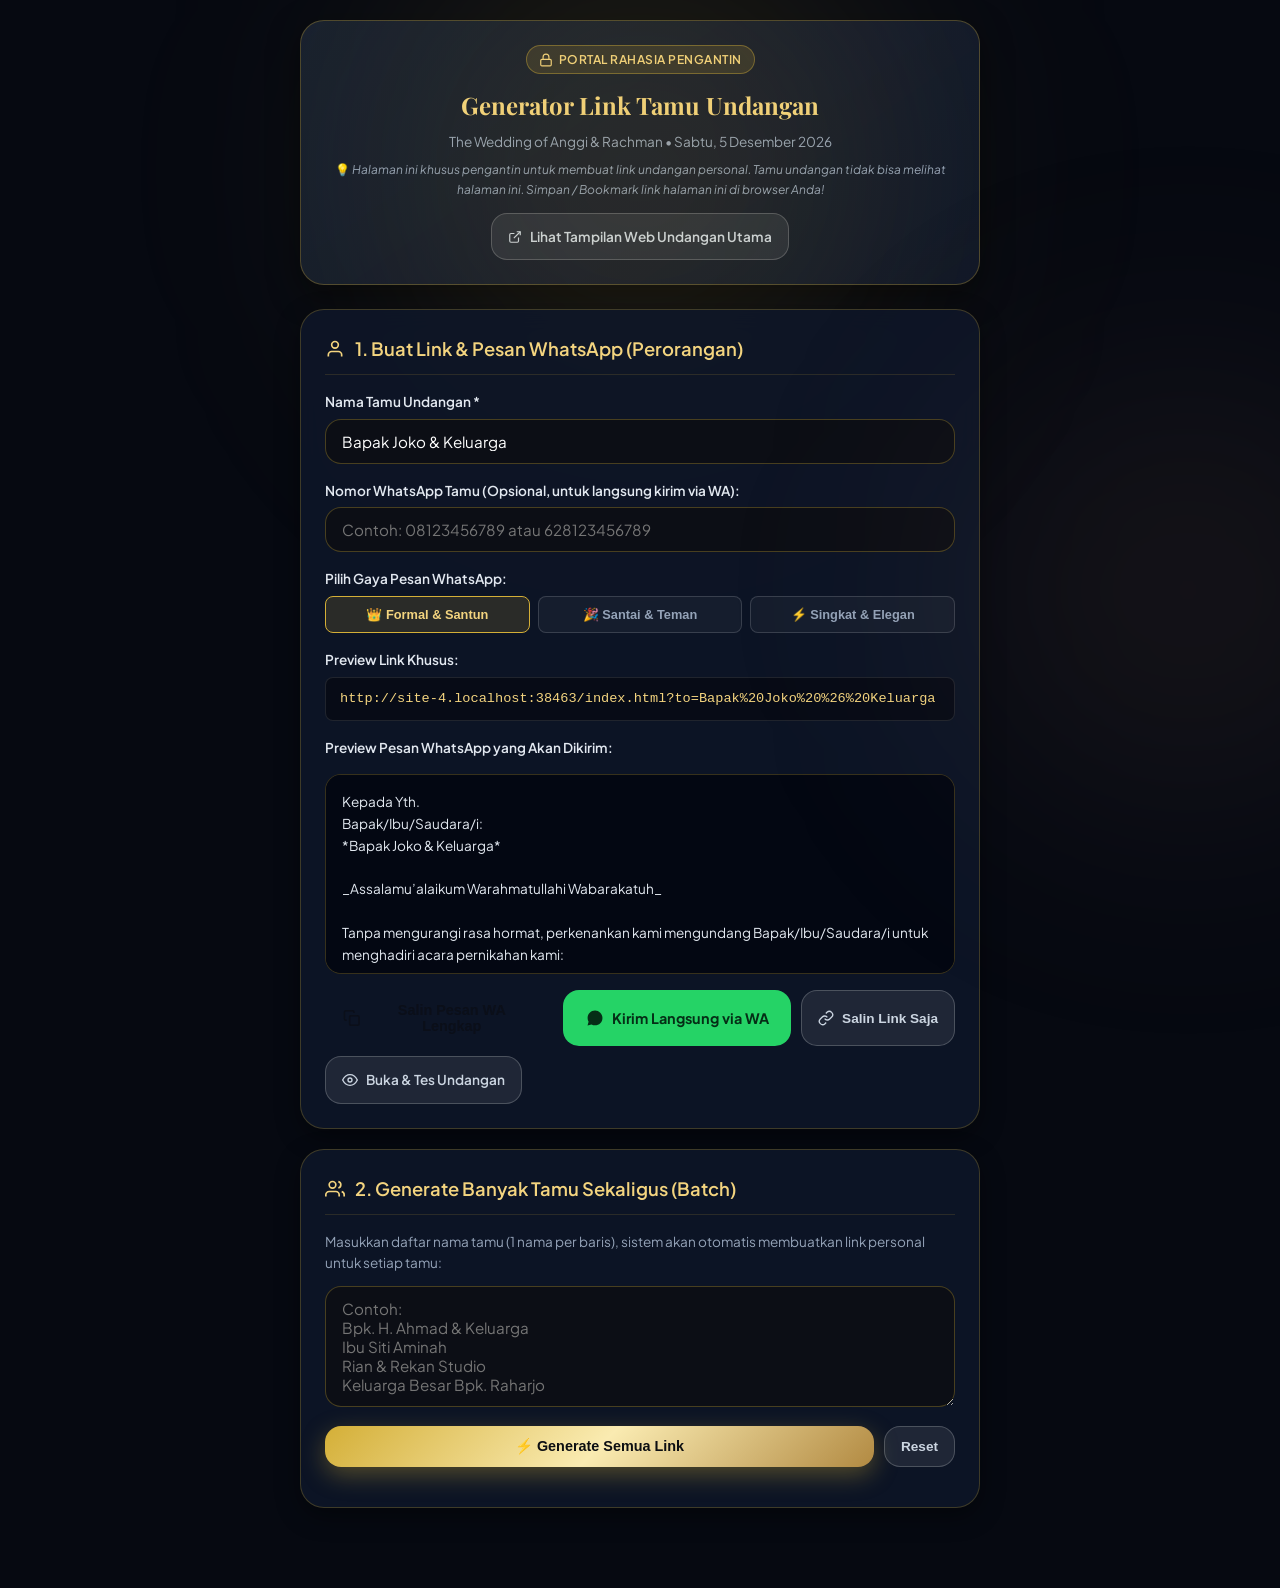
==== generator.html @ 5836b9c8 "Add files via upload" ====
<!DOCTYPE html>
<html lang="id">
<head>
  <meta charset="UTF-8">
  <meta name="viewport" content="width=device-width, initial-scale=1.0">
  <title>Portal Generator Link Undangan - Anggi & Rachman</title>
  
  <!-- Google Fonts -->
  <link rel="preconnect" href="https://fonts.googleapis.com">
  <link rel="preconnect" href="https://fonts.gstatic.com" crossorigin>
  <link href="https://fonts.googleapis.com/css2?family=Cinzel:wght@600;700&family=Playfair+Display:ital,wght@0,600;1,400&family=Plus+Jakarta+Sans:wght@400;500;600;700&display=swap" rel="stylesheet">

  <link rel="stylesheet" href="style.css">
  <style>
    body {
      background: #060911;
      padding: 20px 12px 60px;
      color: #f1f5f9;
      font-family: var(--font-sans);
    }
    .admin-container {
      max-width: 680px;
      margin: 0 auto;
    }
    .admin-header {
      text-align: center;
      margin-bottom: 24px;
      padding: 24px 20px;
      background: linear-gradient(145deg, rgba(30, 41, 59, 0.7), rgba(15, 23, 42, 0.9));
      border: 1px solid rgba(212, 175, 55, 0.3);
      border-radius: var(--radius-lg);
      box-shadow: 0 10px 30px rgba(0,0,0,0.5);
    }
    .admin-badge {
      display: inline-flex;
      align-items: center;
      gap: 6px;
      background: rgba(212, 175, 55, 0.15);
      border: 1px solid rgba(212, 175, 55, 0.4);
      color: var(--text-gold);
      padding: 4px 12px;
      border-radius: 999px;
      font-size: 0.75rem;
      font-weight: 600;
      letter-spacing: 0.5px;
      margin-bottom: 12px;
    }
    .admin-title {
      font-family: var(--font-serif);
      color: var(--text-gold);
      font-size: 1.5rem;
      margin-bottom: 6px;
    }
    .admin-subtitle {
      font-size: 0.85rem;
      color: var(--text-muted);
    }
    .card-generator {
      background: rgba(15, 23, 42, 0.85);
      backdrop-filter: blur(12px);
      border: 1px solid rgba(212, 175, 55, 0.25);
      border-radius: var(--radius-lg);
      padding: 24px;
      margin-bottom: 20px;
      box-shadow: 0 8px 24px rgba(0,0,0,0.4);
    }
    .card-title {
      display: flex;
      align-items: center;
      gap: 10px;
      color: var(--text-gold);
      font-size: 1.15rem;
      font-weight: 600;
      margin-bottom: 16px;
      padding-bottom: 10px;
      border-bottom: 1px solid rgba(212, 175, 55, 0.15);
    }
    .template-select-grid {
      display: grid;
      grid-template-columns: repeat(3, 1fr);
      gap: 8px;
      margin-bottom: 16px;
    }
    @media (max-width: 540px) {
      .template-select-grid {
        grid-template-columns: 1fr;
      }
    }
    .template-btn {
      padding: 10px;
      border: 1px solid rgba(255, 255, 255, 0.15);
      background: rgba(255, 255, 255, 0.04);
      border-radius: var(--radius-sm);
      color: #94a3b8;
      font-size: 0.8rem;
      font-weight: 600;
      cursor: pointer;
      text-align: center;
      transition: all 0.2s ease;
    }
    .template-btn.active {
      border-color: var(--primary);
      background: rgba(212, 175, 55, 0.15);
      color: var(--text-gold);
    }
    .preview-box {
      background: #030712;
      border: 1px solid rgba(212, 175, 55, 0.25);
      border-radius: var(--radius-md);
      padding: 16px;
      margin: 16px 0;
      font-size: 0.85rem;
      line-height: 1.6;
      color: #e2e8f0;
      white-space: pre-wrap;
      max-height: 200px;
      overflow-y: auto;
    }
    .btn-action-group {
      display: flex;
      flex-wrap: wrap;
      gap: 10px;
      margin-top: 16px;
    }
    .btn-wa {
      background: #25d366;
      color: #052e16;
      font-weight: 700;
      border: none;
      padding: 12px 18px;
      border-radius: var(--radius-md);
      cursor: pointer;
      display: inline-flex;
      align-items: center;
      gap: 8px;
      font-size: 0.9rem;
      text-decoration: none;
      transition: all 0.2s ease;
      flex: 1;
      justify-content: center;
      min-width: 180px;
    }
    .btn-wa:hover {
      background: #1eb857;
      transform: translateY(-2px);
    }
    .btn-copy-msg {
      background: var(--gradient-gold);
      color: #0b0f19;
      font-weight: 700;
      border: none;
      padding: 12px 18px;
      border-radius: var(--radius-md);
      cursor: pointer;
      display: inline-flex;
      align-items: center;
      gap: 8px;
      font-size: 0.9rem;
      transition: all 0.2s ease;
      flex: 1;
      justify-content: center;
      min-width: 180px;
    }
    .btn-copy-msg:hover {
      transform: translateY(-2px);
      filter: brightness(1.1);
    }
    .btn-copy-link-only {
      background: rgba(255, 255, 255, 0.08);
      color: #cbd5e1;
      border: 1px solid rgba(255, 255, 255, 0.2);
      padding: 12px 16px;
      border-radius: var(--radius-md);
      cursor: pointer;
      display: inline-flex;
      align-items: center;
      gap: 8px;
      font-size: 0.85rem;
      font-weight: 600;
      transition: all 0.2s ease;
      text-decoration: none;
    }
    .btn-copy-link-only:hover {
      background: rgba(255, 255, 255, 0.15);
      color: #fff;
    }
    .batch-item {
      display: flex;
      align-items: center;
      justify-content: space-between;
      padding: 10px 14px;
      background: rgba(255, 255, 255, 0.03);
      border: 1px solid rgba(255, 255, 255, 0.08);
      border-radius: var(--radius-sm);
      margin-bottom: 8px;
      font-size: 0.85rem;
    }
    .batch-name {
      font-weight: 600;
      color: #f8fafc;
    }
    .batch-actions {
      display: flex;
      gap: 6px;
    }
    .batch-btn {
      padding: 6px 10px;
      border-radius: 4px;
      font-size: 0.75rem;
      font-weight: 600;
      cursor: pointer;
      border: none;
      display: inline-flex;
      align-items: center;
      gap: 4px;
    }
  </style>
</head>
<body>

  <div class="admin-container">

    <!-- Header Portal -->
    <header class="admin-header">
      <div class="admin-badge">
        <svg width="14" height="14" viewBox="0 0 24 24" fill="none" stroke="currentColor" stroke-width="2"><rect x="3" y="11" width="18" height="11" rx="2" ry="2"></rect><path d="M7 11V7a5 5 0 0 1 10 0v4"></path></svg>
        PORTAL RAHASIA PENGANTIN
      </div>
      <h1 class="admin-title">Generator Link Tamu Undangan</h1>
      <p class="admin-subtitle">The Wedding of Anggi & Rachman • Sabtu, 5 Desember 2026</p>
      <div style="font-size: 0.75rem; color: #94a3b8; margin-top: 8px;">
        💡 <em>Halaman ini khusus pengantin untuk membuat link undangan personal. Tamu undangan tidak bisa melihat halaman ini. Simpan / Bookmark link halaman ini di browser Anda!</em>
      </div>
      <div style="margin-top: 14px;">
        <a href="index.html" target="_blank" class="btn-copy-link-only">
          <svg width="14" height="14" viewBox="0 0 24 24" fill="none" stroke="currentColor" stroke-width="2"><path d="M18 13v6a2 2 0 0 1-2 2H5a2 2 0 0 1-2-2V8a2 2 0 0 1 2-2h6"></path><polyline points="15 3 21 3 21 9"></polyline><line x1="10" y1="14" x2="21" y2="3"></line></svg>
          Lihat Tampilan Web Undangan Utama
        </a>
      </div>
    </header>

    <!-- Generator 1: Perorangan (Satuan) -->
    <div class="card-generator">
      <h2 class="card-title">
        <svg width="20" height="20" viewBox="0 0 24 24" fill="none" stroke="currentColor" stroke-width="2"><path d="M20 21v-2a4 4 0 0 0-4-4H8a4 4 0 0 0-4 4v2"></path><circle cx="12" cy="7" r="4"></circle></svg>
        1. Buat Link & Pesan WhatsApp (Perorangan)
      </h2>

      <div class="form-group">
        <label class="form-label" for="guestName">Nama Tamu Undangan *</label>
        <input type="text" id="guestName" class="form-control" placeholder="Contoh: Bpk. Joko & Keluarga / Dr. Hendra / Sahabat SMA" value="Bapak Joko & Keluarga">
      </div>

      <div class="form-group">
        <label class="form-label" for="guestPhone">Nomor WhatsApp Tamu (Opsional, untuk langsung kirim via WA):</label>
        <input type="tel" id="guestPhone" class="form-control" placeholder="Contoh: 08123456789 atau 628123456789">
      </div>

      <div class="form-group">
        <label class="form-label">Pilih Gaya Pesan WhatsApp:</label>
        <div class="template-select-grid">
          <button type="button" class="template-btn active" data-tmpl="formal" onclick="switchTemplate('formal')">
            👑 Formal & Santun
          </button>
          <button type="button" class="template-btn" data-tmpl="santai" onclick="switchTemplate('santai')">
            🎉 Santai & Teman
          </button>
          <button type="button" class="template-btn" data-tmpl="singkat" onclick="switchTemplate('singkat')">
            ⚡ Singkat & Elegan
          </button>
        </div>
      </div>

      <div class="form-group">
        <label class="form-label">Preview Link Khusus:</label>
        <div style="background: rgba(0,0,0,0.4); padding: 10px 14px; border-radius: var(--radius-sm); border: 1px solid rgba(255,255,255,0.1); font-family: monospace; font-size: 0.85rem; color: var(--text-gold); word-break: break-all;" id="linkPreview">
          https://domain.com/?to=Bapak+Joko+%26+Keluarga
        </div>
      </div>

      <div class="form-group">
        <label class="form-label">Preview Pesan WhatsApp yang Akan Dikirim:</label>
        <div class="preview-box" id="msgPreview"></div>
      </div>

      <div class="btn-action-group">
        <button type="button" class="btn-copy-msg" id="btnCopyMsg" onclick="copyFullMessage()">
          <svg width="18" height="18" viewBox="0 0 24 24" fill="none" stroke="currentColor" stroke-width="2"><rect x="9" y="9" width="13" height="13" rx="2" ry="2"></rect><path d="M5 15H4a2 2 0 0 1-2-2V4a2 2 0 0 1 2-2h9a2 2 0 0 1 2 2v1"></path></svg>
          Salin Pesan WA Lengkap
        </button>

        <a href="#" target="_blank" class="btn-wa" id="btnSendWa" onclick="openWhatsApp(event)">
          <svg width="18" height="18" viewBox="0 0 24 24" fill="currentColor"><path d="M12.04 2c-5.46 0-9.91 4.45-9.91 9.91 0 1.75.46 3.45 1.32 4.95L2.05 22l5.25-1.38c1.45.79 3.08 1.21 4.74 1.21 5.46 0 9.91-4.45 9.91-9.91 0-2.65-1.03-5.14-2.9-7.01A9.816 9.816 0 0 0 12.04 2z"/></svg>
          Kirim Langsung via WA
        </a>

        <button type="button" class="btn-copy-link-only" onclick="copyLinkOnly()">
          <svg width="16" height="16" viewBox="0 0 24 24" fill="none" stroke="currentColor" stroke-width="2"><path d="M10 13a5 5 0 0 0 7.54.54l3-3a5 5 0 0 0-7.07-7.07l-1.72 1.71"></path><path d="M14 11a5 5 0 0 0-7.54-.54l-3 3a5 5 0 0 0 7.07 7.07l1.71-1.71"></path></svg>
          Salin Link Saja
        </button>

        <a href="#" target="_blank" class="btn-copy-link-only" id="btnTestInvite">
          <svg width="16" height="16" viewBox="0 0 24 24" fill="none" stroke="currentColor" stroke-width="2"><path d="M1 12s4-8 11-8 11 8 11 8-4 8-11 8-11-8-11-8z"></path><circle cx="12" cy="12" r="3"></circle></svg>
          Buka & Tes Undangan
        </a>
      </div>
    </div>

    <!-- Generator 2: Sekaligus Banyak (Batch Mode) -->
    <div class="card-generator">
      <h2 class="card-title">
        <svg width="20" height="20" viewBox="0 0 24 24" fill="none" stroke="currentColor" stroke-width="2"><path d="M17 21v-2a4 4 0 0 0-4-4H5a4 4 0 0 0-4 4v2"></path><circle cx="9" cy="7" r="4"></circle><path d="M23 21v-2a4 4 0 0 0-3-3.87"></path><path d="M16 3.13a4 4 0 0 1 0 7.75"></path></svg>
        2. Generate Banyak Tamu Sekaligus (Batch)
      </h2>
      <p style="font-size: 0.85rem; color: var(--text-muted); margin-bottom: 12px;">
        Masukkan daftar nama tamu (1 nama per baris), sistem akan otomatis membuatkan link personal untuk setiap tamu:
      </p>

      <textarea id="batchInput" class="form-control" rows="5" placeholder="Contoh:&#10;Bpk. H. Ahmad & Keluarga&#10;Ibu Siti Aminah&#10;Rian & Rekan Studio&#10;Keluarga Besar Bpk. Raharjo"></textarea>

      <div style="margin-top: 12px; display: flex; gap: 10px;">
        <button type="button" class="btn-submit" onclick="generateBatch()" style="margin: 0; padding: 10px 18px; font-size: 0.9rem;">
          ⚡ Generate Semua Link
        </button>
        <button type="button" class="btn-copy-link-only" onclick="clearBatch()">
          Reset
        </button>
      </div>

      <div id="batchResults" style="margin-top: 16px;"></div>
    </div>

  </div>

  <!-- Toast Notification -->
  <div class="toast-container" id="toastBox">Notifikasi</div>

  <script>
    let activeTemplate = "formal";

    const TEMPLATES = {
      formal: (name, link) => 
`Kepada Yth.
Bapak/Ibu/Saudara/i:
*${name}*

_Assalamu’alaikum Warahmatullahi Wabarakatuh_

Tanpa mengurangi rasa hormat, perkenankan kami mengundang Bapak/Ibu/Saudara/i untuk menghadiri acara pernikahan kami:

*Anggi Nuraini, S.Pd*
&
*Syaiful Rachman*

Yang insya Allah akan diselenggarakan pada:
🗓 *Sabtu, 5 Desember 2026*
📍 *Citeureup, Bogor*

Untuk informasi detail mengenai rangkaian acara, peta lokasi, serta konfirmasi kehadiran (RSVP), mohon berkenan membuka tautan undangan digital kami berikut ini:
👉 ${link}

Merupakan suatu kehormatan dan kebahagiaan bagi kami apabila Bapak/Ibu/Saudara/i berkenan hadir dan memberikan doa restu kepada kami berdua.

Mohon maaf perihal undangan hanya dibagikan melalui pesan digital ini.

Terima kasih.
_Wassalamu’alaikum Warahmatullahi Wabarakatuh_

Kami yang berbahagia,
*Anggi & Rachman*`,

      santai: (name, link) =>
`Halo *${name}*! 👋

Semoga sehat dan bahagia selalu ya.

Kabar bahagia untuk kita semua! Kami mengundang kamu untuk hadir di hari istimewa pernikahan kami:

💍 *The Wedding of Anggi & Rachman*
🗓 Sabtu, 5 Desember 2026
📍 Citeureup, Bogor

Info lengkap mengenai waktu, lokasi, dan RSVP bisa kamu cek langsung di link undangan berikut ya:
👉 ${link}

Kehadiran dan doa restumu adalah kado terindah bagi kami. Ditunggu kedatangannya ya! ✨

Salam hangat,
*Anggi & Rachman*`,

      singkat: (name, link) =>
`Undangan Pernikahan Online

Kepada Yth. *${name}*

Kami bermaksud mengundang Bapak/Ibu/Saudara/i pada hari pernikahan kami:
*Anggi & Rachman*
Sabtu, 5 Desember 2026 • Citeureup, Bogor

Tautan Undangan & Konfirmasi Kehadiran:
👉 ${link}

Terima kasih atas doa restunya.
Kami yang berbahagia,
*Anggi & Rachman*`
    };

    function getBaseUrl() {
      const loc = window.location;
      let path = loc.pathname;
      if (path.endsWith("generator.html")) {
        path = path.replace(/generator\.html$/, "index.html");
      } else if (!path.endsWith("index.html")) {
        path = path.replace(/\/$/, "") + "/index.html";
      }
      return `${loc.origin}${path}`;
    }

    function updatePreview() {
      const name = document.getElementById("guestName").value.trim() || "Tamu Undangan";
      const baseUrl = getBaseUrl();
      const encodedName = encodeURIComponent(name);
      const fullUrl = `${baseUrl}?to=${encodedName}`;

      document.getElementById("linkPreview").textContent = fullUrl;
      document.getElementById("btnTestInvite").href = fullUrl;

      const templateFunc = TEMPLATES[activeTemplate] || TEMPLATES.formal;
      const message = templateFunc(name, fullUrl);
      document.getElementById("msgPreview").textContent = message;
    }

    function switchTemplate(tmplKey) {
      activeTemplate = tmplKey;
      document.querySelectorAll(".template-btn").forEach(btn => {
        if (btn.dataset.tmpl === tmplKey) {
          btn.classList.add("active");
        } else {
          btn.classList.remove("active");
        }
      });
      updatePreview();
    }

    function copyFullMessage() {
      const msg = document.getElementById("msgPreview").textContent;
      copyToClipboard(msg);
      showToast("✨ Pesan WhatsApp lengkap berhasil disalin! Silakan paste ke chat WhatsApp.");
    }

    function copyLinkOnly() {
      const link = document.getElementById("linkPreview").textContent;
      copyToClipboard(link);
      showToast("🔗 Link undangan berhasil disalin!");
    }

    function openWhatsApp(e) {
      e.preventDefault();
      const phoneInput = document.getElementById("guestPhone").value.trim().replace(/[^0-9]/g, "");
      const msg = document.getElementById("msgPreview").textContent;
      
      let waUrl = "";
      if (phoneInput) {
        let cleanPhone = phoneInput;
        if (cleanPhone.startsWith("0")) {
          cleanPhone = "62" + cleanPhone.substring(1);
        }
        waUrl = `https://api.whatsapp.com/send?phone=${cleanPhone}&text=${encodeURIComponent(msg)}`;
      } else {
        waUrl = `https://api.whatsapp.com/send?text=${encodeURIComponent(msg)}`;
      }

      window.open(waUrl, "_blank");
    }

    function generateBatch() {
      const text = document.getElementById("batchInput").value.trim();
      const resultsContainer = document.getElementById("batchResults");
      if (!text) {
        showToast("Masukkan setidaknya 1 nama tamu!");
        return;
      }

      const names = text.split("\n").map(n => n.trim()).filter(n => n.length > 0);
      const baseUrl = getBaseUrl();
      let html = `<div style="margin-bottom: 8px; font-weight: 600; color: var(--text-gold); font-size: 0.9rem;">Hasil Generate (${names.length} Tamu):</div>`;

      names.forEach((name, idx) => {
        const link = `${baseUrl}?to=${encodeURIComponent(name)}`;
        html += `
          <div class="batch-item">
            <div style="overflow: hidden; text-overflow: ellipsis; white-space: nowrap; max-width: 60%;">
              <div class="batch-name">${name}</div>
              <div style="font-size: 0.75rem; color: #94a3b8; overflow: hidden; text-overflow: ellipsis;">${link}</div>
            </div>
            <div class="batch-actions">
              <button class="batch-btn" style="background: var(--gradient-gold); color: #000;" onclick="copyBatchMsg('${encodeURIComponent(name)}', '${encodeURIComponent(link)}')">
                Salin Pesan
              </button>
              <button class="batch-btn" style="background: #25d366; color: #000;" onclick="sendBatchWa('${encodeURIComponent(name)}', '${encodeURIComponent(link)}')">
                Kirim WA
              </button>
            </div>
          </div>
        `;
      });

      resultsContainer.innerHTML = html;
      showToast(`Berhasil generate ${names.length} link tamu!`);
    }

    function copyBatchMsg(encodedName, encodedLink) {
      const name = decodeURIComponent(encodedName);
      const link = decodeURIComponent(encodedLink);
      const msg = TEMPLATES[activeTemplate](name, link);
      copyToClipboard(msg);
      showToast(`Pesan untuk "${name}" disalin!`);
    }

    function sendBatchWa(encodedName, encodedLink) {
      const name = decodeURIComponent(encodedName);
      const link = decodeURIComponent(encodedLink);
      const msg = TEMPLATES[activeTemplate](name, link);
      const waUrl = `https://api.whatsapp.com/send?text=${encodeURIComponent(msg)}`;
      window.open(waUrl, "_blank");
    }

    function clearBatch() {
      document.getElementById("batchInput").value = "";
      document.getElementById("batchResults").innerHTML = "";
    }

    function copyToClipboard(text) {
      if (navigator.clipboard && window.isSecureContext) {
        navigator.clipboard.writeText(text);
      } else {
        const textArea = document.createElement("textarea");
        textArea.value = text;
        textArea.style.position = "fixed";
        textArea.style.left = "-999999px";
        document.body.appendChild(textArea);
        textArea.focus();
        textArea.select();
        try { document.execCommand('copy'); } catch (err) {}
        textArea.remove();
      }
    }

    function showToast(message) {
      const toast = document.getElementById("toastBox");
      if (!toast) return;
      toast.textContent = message;
      toast.classList.add("show");
      setTimeout(() => {
        toast.classList.remove("show");
      }, 3500);
    }

    document.getElementById("guestName").addEventListener("input", updatePreview);
    window.addEventListener("DOMContentLoaded", updatePreview);
  </script>
</body>
</html>
---- style.css ----
/* ==========================================================================
   STYLE: UNDANGAN PERNIKAHAN DIGITAL LUXURY DARK FLORAL & GOLD
   Didedikasikan untuk: Anggi Nuraini S.Pd & Syaiful Rachman (A & R)
   Designed for Mobile-First & Responsive Desktop
   ========================================================================== */

:root {
  --primary: #d4af37;
  --primary-light: #fcedb3;
  --primary-dark: #8c6e32;
  --primary-gradient: linear-gradient(135deg, #d4af37 0%, #faebb1 50%, #b28a42 100%);
  --rose-accent: #c49a88;
  --rose-gradient: linear-gradient(135deg, #a87968 0%, #c49a88 50%, #7d5040 100%);
  --gold-glow: 0 0 25px rgba(212, 175, 55, 0.35);
  --dark-glow: 0 15px 40px rgba(0, 0, 0, 0.6);
  
  --bg-main: #0c0e12;
  --bg-card: rgba(18, 20, 26, 0.85);
  --bg-glass: rgba(255, 255, 255, 0.04);
  --border-glass: rgba(212, 175, 55, 0.28);
  --border-subtle: rgba(255, 255, 255, 0.08);
  
  --text-main: #f8fafc;
  --text-muted: #94a3b8;
  --text-gold: #f3d47f;
  --text-rose: #dfb2a1;
  
  --font-serif: 'Playfair Display', Georgia, serif;
  --font-accent: 'Cinzel', serif;
  --font-script: 'Great Vibes', cursive, 'Brush Script MT';
  --font-sans: 'Plus Jakarta Sans', system-ui, -apple-system, sans-serif;
  
  --radius-sm: 8px;
  --radius-md: 16px;
  --radius-lg: 24px;
  --radius-full: 9999px;
  
  --transition: all 0.35s cubic-bezier(0.16, 1, 0.3, 1);
}

* {
  margin: 0;
  padding: 0;
  box-sizing: border-box;
}

html {
  scroll-behavior: smooth;
  font-family: var(--font-sans);
  background-color: var(--bg-main);
  color: var(--text-main);
}

body {
  overflow-x: hidden;
  line-height: 1.6;
  position: relative;
  background: radial-gradient(circle at 50% 0%, #1e222d 0%, #0c0e12 55%, #050608 100%);
  min-height: 100vh;
}

/* ==========================================================================
   3D THREE.JS CANVAS BACKGROUND
   ========================================================================== */
#canvas3d {
  position: fixed;
  top: 0;
  left: 0;
  width: 100vw;
  height: 100vh;
  z-index: 0;
  pointer-events: none;
  display: block;
}

/* Ambient Background Blur Glows */
body::before, body::after {
  content: '';
  position: fixed;
  border-radius: 50%;
  filter: blur(130px);
  pointer-events: none;
  z-index: 0;
}

body::before {
  top: -10%;
  left: 50%;
  transform: translateX(-50%);
  width: 520px;
  height: 520px;
  background: rgba(212, 175, 55, 0.12);
}

body::after {
  bottom: 10%;
  right: -10%;
  width: 440px;
  height: 440px;
  background: rgba(168, 121, 104, 0.10);
}

/* Container */
.container {
  width: 100%;
  max-width: 540px;
  margin: 0 auto;
  position: relative;
  z-index: 1;
  padding: 0 20px;
}

/* ==========================================================================
   COVER / ENVELOPE MODAL OVERLAY
   ========================================================================== */
.cover-overlay {
  position: fixed;
  top: 0;
  left: 0;
  width: 100vw;
  height: 100vh;
  z-index: 9999;
  background: radial-gradient(circle at center, #1a1e27 0%, #0c0e12 85%);
  display: flex;
  align-items: center;
  justify-content: center;
  transition: transform 1s cubic-bezier(0.77, 0, 0.175, 1), opacity 0.8s ease;
  overflow: hidden;
}

.cover-overlay.opened {
  transform: translateY(-100%);
  opacity: 0;
  pointer-events: none;
}

.cover-card {
  width: 90%;
  max-width: 440px;
  background: var(--bg-card);
  border: 1px solid var(--border-glass);
  backdrop-filter: blur(22px);
  border-radius: var(--radius-lg);
  padding: 42px 24px;
  text-align: center;
  box-shadow: 0 25px 60px rgba(0, 0, 0, 0.7), var(--gold-glow);
  position: relative;
  animation: coverPulse 6s ease-in-out infinite alternate;
}

@keyframes coverPulse {
  0% { transform: scale(1); box-shadow: 0 20px 50px rgba(0, 0, 0, 0.6), var(--gold-glow); }
  100% { transform: scale(1.015); box-shadow: 0 25px 60px rgba(0, 0, 0, 0.7), 0 0 35px rgba(212, 175, 55, 0.5); }
}

.cover-monogram {
  font-family: var(--font-serif);
  font-size: 2.8rem;
  font-weight: 700;
  letter-spacing: 4px;
  background: var(--primary-gradient);
  -webkit-background-clip: text;
  -webkit-text-fill-color: transparent;
  line-height: 1.1;
  margin-bottom: 12px;
}

.cover-subtitle {
  font-family: var(--font-accent);
  letter-spacing: 4px;
  font-size: 0.82rem;
  color: var(--text-gold);
  text-transform: uppercase;
  margin-bottom: 6px;
}

.cover-title {
  font-family: var(--font-serif);
  font-size: 2.2rem;
  font-weight: 700;
  color: #ffffff;
  margin-bottom: 6px;
  line-height: 1.2;
}

.cover-date {
  font-size: 0.95rem;
  color: var(--text-muted);
  letter-spacing: 2px;
  margin-bottom: 20px;
}

.guest-box {
  background: var(--bg-glass);
  border: 1px solid rgba(212, 175, 55, 0.25);
  border-radius: var(--radius-md);
  padding: 16px;
  margin: 18px 0 26px;
}

.guest-to {
  font-size: 0.8rem;
  color: var(--text-muted);
  text-transform: uppercase;
  letter-spacing: 2px;
  margin-bottom: 4px;
}

.guest-name {
  font-family: var(--font-serif);
  font-size: 1.45rem;
  color: #ffffff;
  font-weight: 600;
}

.btn-open {
  display: inline-flex;
  align-items: center;
  justify-content: center;
  gap: 10px;
  background: var(--primary-gradient);
  color: #0c0e12;
  font-weight: 700;
  font-size: 1rem;
  padding: 14px 34px;
  border-radius: var(--radius-full);
  border: none;
  cursor: pointer;
  box-shadow: 0 8px 25px rgba(212, 175, 55, 0.4);
  transition: var(--transition);
}

.btn-open:hover {
  transform: translateY(-3px) scale(1.03);
  box-shadow: 0 12px 32px rgba(212, 175, 55, 0.6);
}

/* ==========================================================================
   FLOATING MUSIC PLAYER
   ========================================================================== */
.music-toggle {
  position: fixed;
  bottom: 24px;
  right: 24px;
  width: 52px;
  height: 52px;
  border-radius: 50%;
  background: var(--bg-card);
  border: 2px solid var(--primary);
  color: var(--text-gold);
  display: flex;
  align-items: center;
  justify-content: center;
  cursor: pointer;
  z-index: 1000;
  box-shadow: 0 8px 25px rgba(0, 0, 0, 0.5), var(--gold-glow);
  transition: var(--transition);
}

.music-toggle.playing {
  animation: spinVinyl 5s linear infinite;
}

@keyframes spinVinyl {
  100% { transform: rotate(360deg); }
}

/* ==========================================================================
   HERO SECTION
   ========================================================================== */
.hero-section {
  text-align: center;
  padding: 55px 0 35px;
}

.hero-subtitle {
  font-family: var(--font-accent);
  letter-spacing: 4px;
  font-size: 0.8rem;
  color: var(--text-gold);
  text-transform: uppercase;
}

.hero-couple {
  font-family: var(--font-serif);
  font-size: 2.7rem;
  font-weight: 700;
  margin: 10px 0 4px;
  background: var(--primary-gradient);
  -webkit-background-clip: text;
  -webkit-text-fill-color: transparent;
  line-height: 1.2;
}

.hero-date {
  font-size: 0.95rem;
  color: var(--text-muted);
  letter-spacing: 2px;
}

.divider-ornament {
  display: flex;
  align-items: center;
  justify-content: center;
  gap: 15px;
  margin: 22px 0;
}

.divider-ornament span {
  width: 55px;
  height: 1px;
  background: linear-gradient(90deg, transparent, var(--primary), transparent);
}

.divider-ornament svg {
  color: var(--primary);
  width: 18px;
  height: 18px;
}

/* Glass Card */
.glass-card {
  background: var(--bg-card);
  border: 1px solid var(--border-glass);
  backdrop-filter: blur(18px);
  border-radius: var(--radius-lg);
  padding: 32px 24px;
  margin-bottom: 28px;
  box-shadow: var(--dark-glow);
}

/* Section Title */
.section-title {
  font-family: var(--font-serif);
  font-size: 1.85rem;
  text-align: center;
  margin-bottom: 6px;
  background: var(--primary-gradient);
  -webkit-background-clip: text;
  -webkit-text-fill-color: transparent;
}

.section-desc {
  text-align: center;
  color: var(--text-muted);
  font-size: 0.88rem;
  margin-bottom: 22px;
  line-height: 1.5;
}

/* ==========================================================================
   MEMPELAI SECTION
   ========================================================================== */
.couple-card {
  text-align: center;
  margin-bottom: 22px;
}

.couple-photo-wrapper {
  width: 145px;
  height: 145px;
  margin: 0 auto 16px;
  border-radius: 50%;
  padding: 4px;
  background: var(--primary-gradient);
  box-shadow: var(--gold-glow);
  position: relative;
}

.couple-photo {
  width: 100%;
  height: 100%;
  border-radius: 50%;
  object-fit: cover;
  background: #1e222d;
  display: block;
}

.couple-name {
  font-family: var(--font-serif);
  font-size: 1.7rem;
  color: #ffffff;
  margin-bottom: 4px;
}

.couple-bio {
  color: var(--text-muted);
  font-size: 0.88rem;
  line-height: 1.5;
  margin-bottom: 8px;
}

.couple-parents {
  font-size: 0.85rem;
  color: var(--text-gold);
}

.couple-ampersand {
  font-family: var(--font-serif);
  font-size: 2.2rem;
  color: var(--primary);
  text-align: center;
  margin: 12px 0;
}

/* ==========================================================================
   COUNTDOWN TIMER
   ========================================================================== */
.countdown-box {
  display: grid;
  grid-template-columns: repeat(4, 1fr);
  gap: 10px;
  margin: 22px 0;
}

.countdown-item {
  background: var(--bg-glass);
  border: 1px solid rgba(212, 175, 55, 0.25);
  border-radius: var(--radius-md);
  padding: 12px 6px;
  text-align: center;
}

.countdown-number {
  font-family: var(--font-serif);
  font-size: 1.65rem;
  font-weight: 700;
  color: var(--text-gold);
  line-height: 1;
}

.countdown-label {
  font-size: 0.72rem;
  color: var(--text-muted);
  text-transform: uppercase;
  letter-spacing: 1px;
  margin-top: 6px;
}

/* ==========================================================================
   ACARA / EVENT SECTION
   ========================================================================== */
.event-item {
  border-left: 2px solid var(--primary);
  padding-left: 20px;
  margin-bottom: 24px;
  position: relative;
}

.event-item::before {
  content: '';
  position: absolute;
  left: -7px;
  top: 0;
  width: 12px;
  height: 12px;
  border-radius: 50%;
  background: var(--primary);
  box-shadow: 0 0 10px var(--primary);
}

.event-title {
  font-family: var(--font-serif);
  font-size: 1.35rem;
  color: #ffffff;
  margin-bottom: 6px;
}

.event-detail {
  font-size: 0.9rem;
  color: var(--text-muted);
  display: flex;
  align-items: center;
  gap: 8px;
  margin-bottom: 6px;
}

.event-location {
  font-size: 0.92rem;
  color: #e2e8f0;
  margin-top: 8px;
  line-height: 1.5;
}

.btn-secondary {
  display: inline-flex;
  align-items: center;
  justify-content: center;
  gap: 8px;
  width: 100%;
  background: var(--bg-glass);
  border: 1px solid var(--border-glass);
  color: var(--text-gold);
  padding: 12px 20px;
  border-radius: var(--radius-md);
  text-decoration: none;
  font-size: 0.9rem;
  font-weight: 600;
  margin-top: 14px;
  cursor: pointer;
  transition: var(--transition);
}

.btn-secondary:hover {
  background: rgba(212, 175, 55, 0.15);
  border-color: var(--primary);
  transform: translateY(-2px);
}

/* ==========================================================================
   DENAH LOKASI & RUTE
   ========================================================================== */
.map-preview-wrapper {
  border-radius: var(--radius-md);
  overflow: hidden;
  border: 1px solid var(--border-glass);
  background: #11141c;
  margin-bottom: 14px;
  cursor: pointer;
  position: relative;
}

.map-preview-img {
  width: 100%;
  height: auto;
  display: block;
  transition: transform 0.4s ease;
}

.map-preview-wrapper:hover .map-preview-img {
  transform: scale(1.02);
}

.map-badge-hint {
  position: absolute;
  bottom: 12px;
  right: 12px;
  background: rgba(12, 14, 18, 0.85);
  border: 1px solid var(--border-glass);
  color: var(--text-gold);
  font-size: 0.75rem;
  padding: 4px 10px;
  border-radius: var(--radius-full);
}

/* ==========================================================================
   PHOTO GALLERY
   ========================================================================== */
.gallery-grid {
  display: grid;
  grid-template-columns: repeat(2, 1fr);
  gap: 12px;
}

.gallery-item {
  border-radius: var(--radius-md);
  overflow: hidden;
  border: 1px solid var(--border-subtle);
  aspect-ratio: 3 / 4;
  cursor: pointer;
  position: relative;
}

.gallery-img {
  width: 100%;
  height: 100%;
  object-fit: cover;
  transition: transform 0.4s ease;
}

.gallery-item:hover .gallery-img {
  transform: scale(1.06);
}

/* ==========================================================================
   TURUT MENGUNDANG
   ========================================================================== */
.invited-group {
  margin-bottom: 20px;
}

.invited-header {
  font-family: var(--font-accent);
  font-size: 0.88rem;
  color: var(--text-gold);
  letter-spacing: 1.5px;
  text-transform: uppercase;
  margin-bottom: 10px;
  display: flex;
  align-items: center;
  gap: 8px;
}

.invited-list {
  list-style: none;
  display: flex;
  flex-direction: column;
  gap: 6px;
}

.invited-list li {
  font-size: 0.85rem;
  color: #cbd5e1;
  background: var(--bg-glass);
  border: 1px solid rgba(255, 255, 255, 0.05);
  padding: 6px 14px;
  border-radius: var(--radius-sm);
}

/* ==========================================================================
   AMPLOP DIGITAL & GIFT
   ========================================================================== */
.bank-card {
  background: linear-gradient(135deg, rgba(28, 32, 42, 0.9), rgba(16, 18, 24, 0.9));
  border: 1px solid var(--border-glass);
  border-radius: var(--radius-md);
  padding: 20px;
  margin-bottom: 16px;
  position: relative;
  overflow: hidden;
}

.bank-logo {
  font-weight: 800;
  font-size: 1.15rem;
  letter-spacing: 2px;
  color: var(--text-gold);
  margin-bottom: 10px;
}

.bank-number {
  font-family: monospace;
  font-size: 1.25rem;
  color: #ffffff;
  letter-spacing: 2px;
  margin-bottom: 4px;
}

.bank-holder {
  font-size: 0.85rem;
  color: var(--text-muted);
  margin-bottom: 14px;
}

.btn-copy {
  display: inline-flex;
  align-items: center;
  gap: 6px;
  background: var(--primary-gradient);
  color: #0c0e12;
  border: none;
  padding: 8px 18px;
  border-radius: var(--radius-full);
  font-weight: 600;
  font-size: 0.85rem;
  cursor: pointer;
  transition: var(--transition);
}

.btn-copy:hover {
  transform: scale(1.04);
}

/* ==========================================================================
   FORM RSVP & BUKU TAMU
   ========================================================================== */
.form-group {
  margin-bottom: 16px;
}

.form-label {
  display: block;
  font-size: 0.85rem;
  font-weight: 600;
  color: #e2e8f0;
  margin-bottom: 6px;
}

.form-control {
  width: 100%;
  background: rgba(12, 14, 18, 0.75);
  border: 1px solid rgba(212, 175, 55, 0.3);
  border-radius: var(--radius-md);
  padding: 12px 16px;
  color: #ffffff;
  font-family: var(--font-sans);
  font-size: 0.95rem;
  outline: none;
  transition: var(--transition);
}

.form-control:focus {
  border-color: var(--primary);
  box-shadow: 0 0 15px rgba(212, 175, 55, 0.25);
  background: rgba(12, 14, 18, 0.9);
}

select.form-control option {
  background: #11141c;
  color: #ffffff;
}

textarea.form-control {
  resize: vertical;
  min-height: 90px;
}

.btn-submit {
  width: 100%;
  background: var(--primary-gradient);
  color: #0c0e12;
  border: none;
  padding: 14px 24px;
  border-radius: var(--radius-md);
  font-weight: 700;
  font-size: 1rem;
  cursor: pointer;
  display: flex;
  align-items: center;
  justify-content: center;
  gap: 10px;
  box-shadow: 0 8px 25px rgba(212, 175, 55, 0.35);
  transition: var(--transition);
}

.btn-submit:hover:not(:disabled) {
  transform: translateY(-2px);
  box-shadow: 0 12px 30px rgba(212, 175, 55, 0.5);
}

.btn-submit:disabled {
  opacity: 0.6;
  cursor: not-allowed;
}

/* ==========================================================================
   FEED UCAPAN & DOA (DATABASE SPREADSHEET LIVE FEED)
   ========================================================================== */
.wishes-list {
  max-height: 480px;
  overflow-y: auto;
  padding-right: 6px;
  margin-top: 18px;
}

.wishes-list::-webkit-scrollbar {
  width: 4px;
}

.wishes-list::-webkit-scrollbar-thumb {
  background: var(--primary-dark);
  border-radius: 4px;
}

.wish-item {
  background: var(--bg-glass);
  border: 1px solid rgba(255, 255, 255, 0.08);
  border-radius: var(--radius-md);
  padding: 16px;
  margin-bottom: 12px;
  animation: fadeIn 0.4s ease;
}

@keyframes fadeIn {
  from { opacity: 0; transform: translateY(8px); }
  to { opacity: 1; transform: translateY(0); }
}

.wish-header {
  display: flex;
  align-items: center;
  justify-content: space-between;
  margin-bottom: 6px;
}

.wish-user {
  display: flex;
  align-items: center;
  gap: 10px;
}

.wish-avatar {
  width: 36px;
  height: 36px;
  border-radius: 50%;
  background: var(--primary-gradient);
  color: #0c0e12;
  font-weight: 700;
  display: flex;
  align-items: center;
  justify-content: center;
  font-size: 0.9rem;
}

.wish-name {
  font-weight: 600;
  color: #ffffff;
  font-size: 0.92rem;
}

.wish-time {
  font-size: 0.74rem;
  color: var(--text-muted);
}

.wish-badge {
  display: inline-block;
  padding: 2px 10px;
  border-radius: var(--radius-full);
  font-size: 0.72rem;
  font-weight: 600;
}

.badge-hadir {
  background: rgba(34, 197, 94, 0.15);
  color: #4ade80;
  border: 1px solid rgba(34, 197, 94, 0.3);
}

.badge-tidak {
  background: rgba(239, 68, 68, 0.15);
  color: #f87171;
  border: 1px solid rgba(239, 68, 68, 0.3);
}

.badge-ragu {
  background: rgba(234, 179, 8, 0.15);
  color: #fde047;
  border: 1px solid rgba(234, 179, 8, 0.3);
}

.wish-message {
  font-size: 0.9rem;
  color: #cbd5e1;
  line-height: 1.5;
  margin-top: 6px;
  word-break: break-word;
}

/* ==========================================================================
   TOOL PEMBUAT LINK WHATSAPP
   ========================================================================== */
.tool-box {
  background: rgba(16, 18, 24, 0.8);
  border: 1px dashed var(--primary);
  border-radius: var(--radius-md);
  padding: 16px;
  margin-top: 24px;
}

.tool-title {
  font-size: 0.88rem;
  font-weight: 700;
  color: var(--text-gold);
  margin-bottom: 6px;
  display: flex;
  align-items: center;
  gap: 6px;
}

/* Lightbox Modal */
.lightbox-modal {
  position: fixed;
  top: 0;
  left: 0;
  width: 100vw;
  height: 100vh;
  background: rgba(5, 6, 8, 0.92);
  backdrop-filter: blur(12px);
  z-index: 100000;
  display: flex;
  align-items: center;
  justify-content: center;
  opacity: 0;
  pointer-events: none;
  transition: opacity 0.35s ease;
  padding: 20px;
}

.lightbox-modal.show {
  opacity: 1;
  pointer-events: auto;
}

.lightbox-img {
  max-width: 95%;
  max-height: 85vh;
  border-radius: var(--radius-md);
  border: 1px solid var(--border-glass);
  box-shadow: 0 20px 60px rgba(0, 0, 0, 0.8);
}

.lightbox-close {
  position: absolute;
  top: 24px;
  right: 24px;
  background: var(--bg-card);
  border: 1px solid var(--border-glass);
  color: #ffffff;
  width: 44px;
  height: 44px;
  border-radius: 50%;
  display: flex;
  align-items: center;
  justify-content: center;
  cursor: pointer;
  font-size: 1.4rem;
}

/* Toast */
.toast-container {
  position: fixed;
  bottom: 85px;
  left: 50%;
  transform: translateX(-50%);
  background: #181c25;
  border: 1px solid var(--primary);
  color: #ffffff;
  padding: 12px 24px;
  border-radius: var(--radius-full);
  box-shadow: 0 10px 30px rgba(0, 0, 0, 0.6), var(--gold-glow);
  font-size: 0.85rem;
  font-weight: 600;
  z-index: 999999;
  opacity: 0;
  pointer-events: none;
  transition: var(--transition);
  text-align: center;
  max-width: 90%;
}

.toast-container.show {
  opacity: 1;
  transform: translateX(-50%) translateY(-10px);
}

/* Footer */
footer {
  text-align: center;
  padding: 35px 0 80px;
  color: var(--text-muted);
  font-size: 0.82rem;
}

footer a {
  color: var(--text-gold);
  text-decoration: none;
}
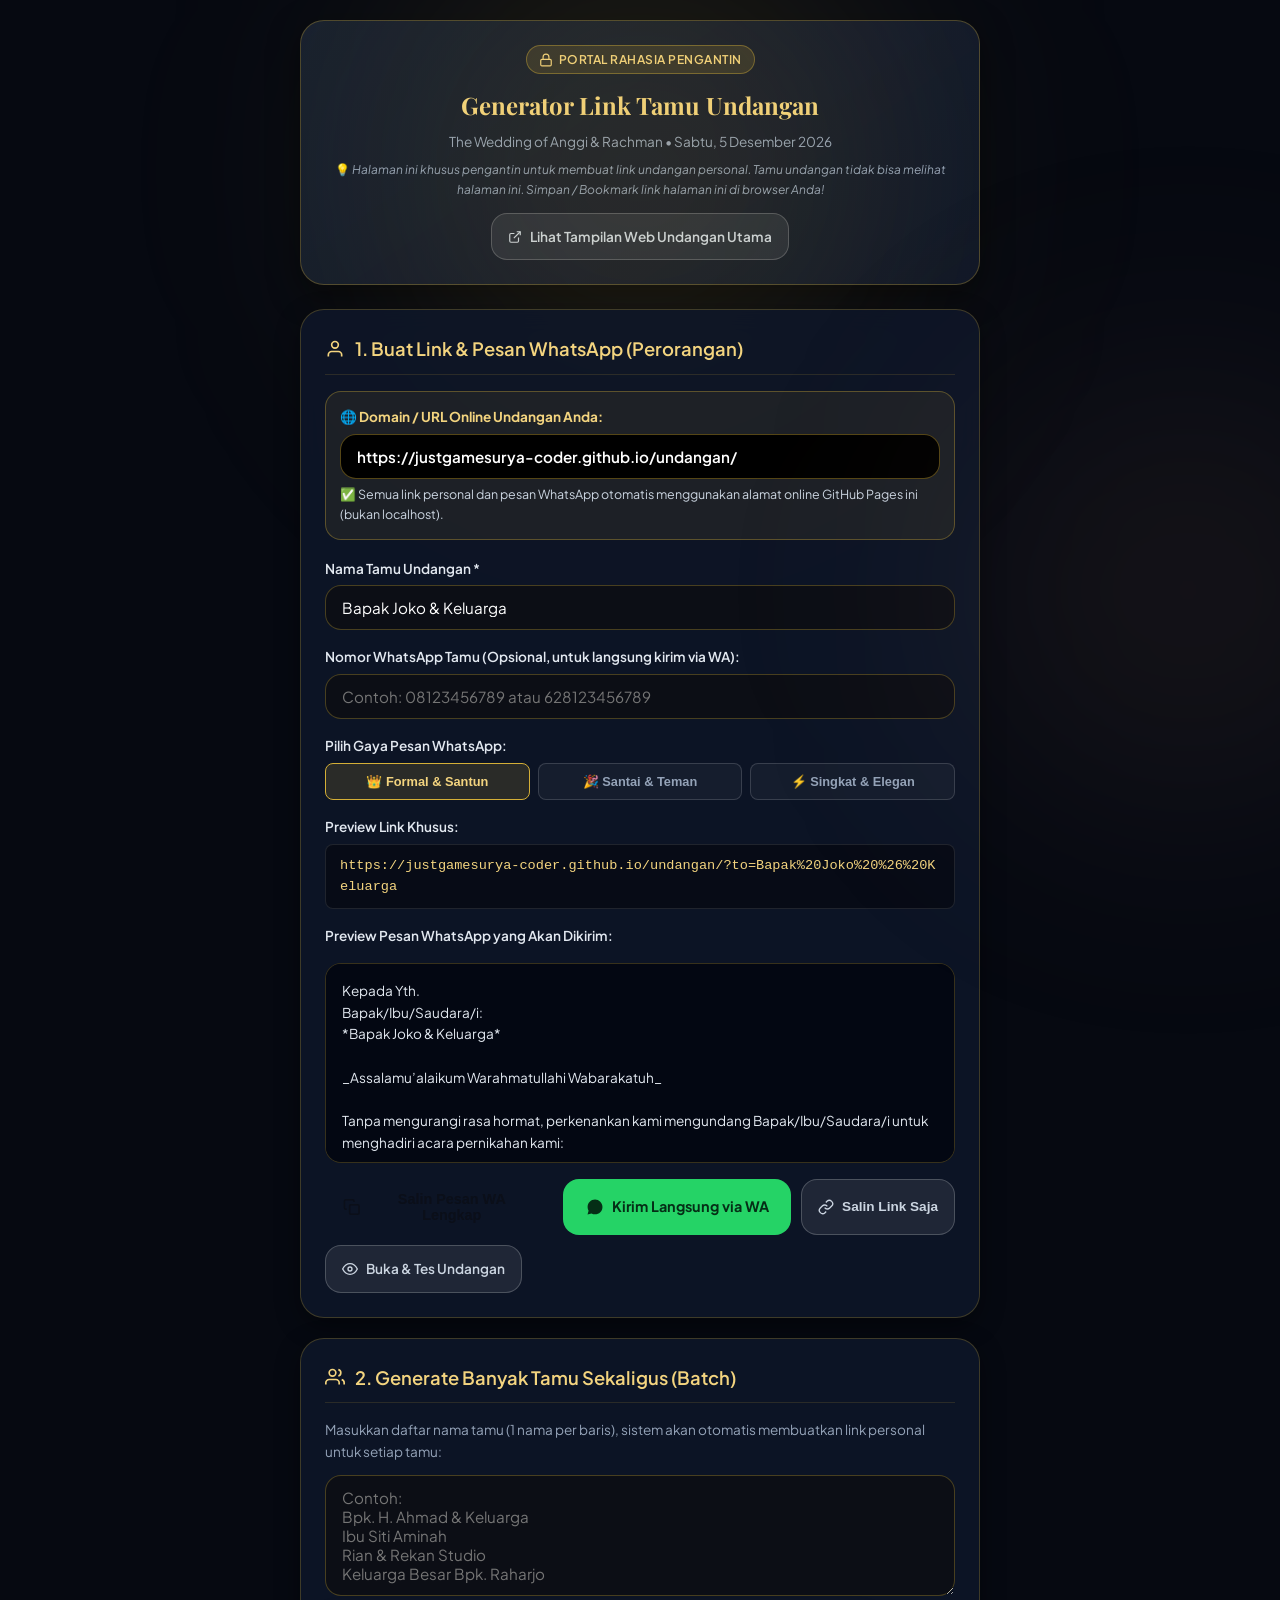
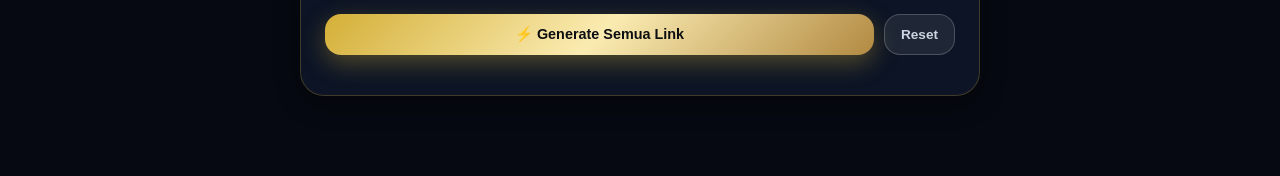
==== commit e3c66a47: "Add files via upload" ====
--- a/generator.html
+++ b/generator.html
@@ -245,6 +245,17 @@
         <svg width="20" height="20" viewBox="0 0 24 24" fill="none" stroke="currentColor" stroke-width="2"><path d="M20 21v-2a4 4 0 0 0-4-4H8a4 4 0 0 0-4 4v2"></path><circle cx="12" cy="7" r="4"></circle></svg>
         1. Buat Link & Pesan WhatsApp (Perorangan)
       </h2>
+
+      <!-- Konfigurasi Domain / Link Online Undangan -->
+      <div style="background: rgba(212, 175, 55, 0.08); border: 1px solid rgba(212, 175, 55, 0.35); border-radius: var(--radius-md); padding: 14px; margin-bottom: 18px;">
+        <label class="form-label" for="onlineUrlInput" style="color: var(--text-gold); font-weight: 700; margin-bottom: 6px; display: block;">
+          🌐 Domain / URL Online Undangan Anda:
+        </label>
+        <input type="text" id="onlineUrlInput" class="form-control" value="https://justgamesurya-coder.github.io/undangan/" placeholder="https://justgamesurya-coder.github.io/undangan/" style="background: #000; border-color: rgba(212,175,55,0.4); font-weight: 600; color: #fff;">
+        <div style="font-size: 0.78rem; color: #cbd5e1; margin-top: 6px;">
+          ✅ Semua link personal dan pesan WhatsApp otomatis menggunakan alamat online GitHub Pages ini (bukan localhost).
+        </div>
+      </div>
 
       <div class="form-group">
         <label class="form-label" for="guestName">Nama Tamu Undangan *</label>
@@ -406,14 +417,15 @@
     };
 
     function getBaseUrl() {
-      const loc = window.location;
-      let path = loc.pathname;
-      if (path.endsWith("generator.html")) {
-        path = path.replace(/generator\.html$/, "index.html");
-      } else if (!path.endsWith("index.html")) {
-        path = path.replace(/\/$/, "") + "/index.html";
+      const urlInput = document.getElementById("onlineUrlInput");
+      if (urlInput && urlInput.value.trim()) {
+        let val = urlInput.value.trim();
+        if (!val.endsWith("/") && !val.endsWith(".html")) {
+          val += "/";
+        }
+        return val;
       }
-      return `${loc.origin}${path}`;
+      return "https://justgamesurya-coder.github.io/undangan/";
     }
 
     function updatePreview() {
@@ -557,6 +569,8 @@
     }
 
     document.getElementById("guestName").addEventListener("input", updatePreview);
+    const onlineUrlInputEl = document.getElementById("onlineUrlInput");
+    if (onlineUrlInputEl) onlineUrlInputEl.addEventListener("input", updatePreview);
     window.addEventListener("DOMContentLoaded", updatePreview);
   </script>
 </body>
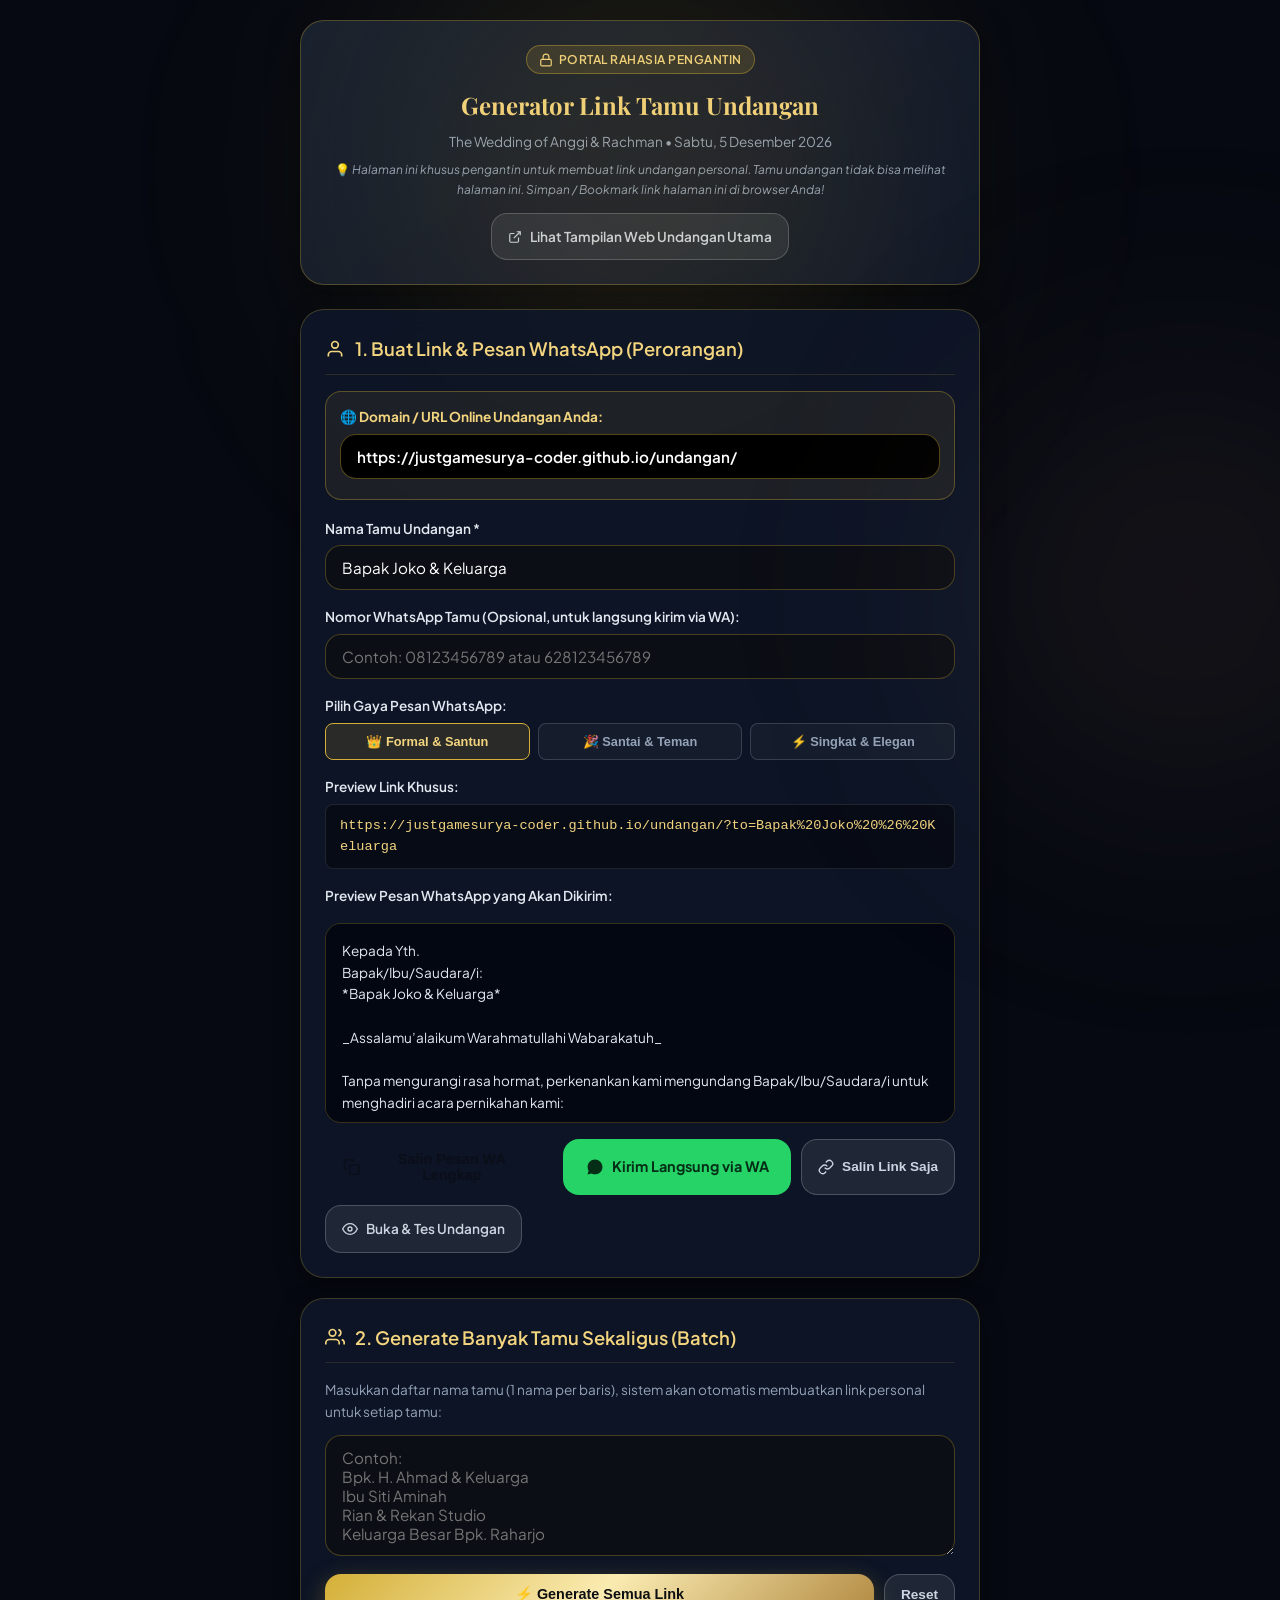
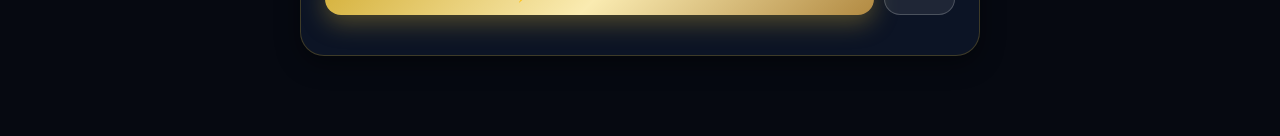
==== commit 7680443e: "Update generator.html" ====
--- a/generator.html
+++ b/generator.html
@@ -253,8 +253,7 @@
         </label>
         <input type="text" id="onlineUrlInput" class="form-control" value="https://justgamesurya-coder.github.io/undangan/" placeholder="https://justgamesurya-coder.github.io/undangan/" style="background: #000; border-color: rgba(212,175,55,0.4); font-weight: 600; color: #fff;">
         <div style="font-size: 0.78rem; color: #cbd5e1; margin-top: 6px;">
-          ✅ Semua link personal dan pesan WhatsApp otomatis menggunakan alamat online GitHub Pages ini (bukan localhost).
-        </div>
+                  </div>
       </div>
 
       <div class="form-group">
--- a/style.css
+++ b/style.css
@@ -544,7 +544,7 @@
 }
 
 /* ==========================================================================
-   PHOTO GALLERY
+   PHOTO GALLERY (LUXURY WEDDING ALBUM)
    ========================================================================== */
 .gallery-grid {
   display: grid;
@@ -555,21 +555,70 @@
 .gallery-item {
   border-radius: var(--radius-md);
   overflow: hidden;
-  border: 1px solid var(--border-subtle);
+  border: 1px solid rgba(212, 175, 55, 0.25);
   aspect-ratio: 3 / 4;
   cursor: pointer;
   position: relative;
+  background: #0f131d;
+  box-shadow: 0 4px 15px rgba(0, 0, 0, 0.4);
+  transition: all 0.3s cubic-bezier(0.4, 0, 0.2, 1);
+}
+
+.gallery-item-wide {
+  grid-column: span 2;
+  aspect-ratio: 16 / 9;
 }
 
 .gallery-img {
   width: 100%;
   height: 100%;
   object-fit: cover;
-  transition: transform 0.4s ease;
+  display: block;
+  transition: transform 0.45s cubic-bezier(0.4, 0, 0.2, 1), filter 0.3s ease;
+}
+
+.gallery-overlay {
+  position: absolute;
+  inset: 0;
+  background: linear-gradient(to top, rgba(0,0,0,0.65) 0%, rgba(0,0,0,0.1) 60%, transparent 100%);
+  display: flex;
+  align-items: flex-end;
+  justify-content: center;
+  padding: 14px;
+  opacity: 0;
+  transition: opacity 0.3s ease;
+}
+
+.gallery-badge-hint {
+  background: rgba(15, 23, 42, 0.85);
+  backdrop-filter: blur(8px);
+  border: 1px solid var(--border-glass);
+  color: var(--text-gold);
+  font-size: 0.76rem;
+  font-weight: 600;
+  padding: 5px 12px;
+  border-radius: var(--radius-full);
+  box-shadow: 0 4px 12px rgba(0,0,0,0.5);
+  transform: translateY(6px);
+  transition: transform 0.3s ease;
+}
+
+.gallery-item:hover {
+  transform: translateY(-3px);
+  border-color: var(--primary);
+  box-shadow: 0 10px 25px rgba(212, 175, 55, 0.22);
 }
 
 .gallery-item:hover .gallery-img {
-  transform: scale(1.06);
+  transform: scale(1.05);
+}
+
+.gallery-item:hover .gallery-overlay {
+  opacity: 1;
+}
+
+.gallery-item:hover .gallery-badge-hint {
+  transform: translateY(0);
 }
 
 /* ==========================================================================
@@ -858,23 +907,26 @@
   gap: 6px;
 }
 
-/* Lightbox Modal */
+/* ==========================================================================
+   INTERACTIVE FULLSCREEN LIGHTBOX CAROUSEL
+   ========================================================================== */
 .lightbox-modal {
   position: fixed;
-  top: 0;
-  left: 0;
+  inset: 0;
   width: 100vw;
   height: 100vh;
-  background: rgba(5, 6, 8, 0.92);
-  backdrop-filter: blur(12px);
+  background: rgba(4, 6, 10, 0.94);
+  backdrop-filter: blur(14px);
   z-index: 100000;
   display: flex;
-  align-items: center;
-  justify-content: center;
+  flex-direction: column;
+  align-items: center;
+  justify-content: space-between;
   opacity: 0;
   pointer-events: none;
-  transition: opacity 0.35s ease;
-  padding: 20px;
+  transition: opacity 0.3s ease;
+  padding: 12px 14px 16px;
+  box-sizing: border-box;
 }
 
 .lightbox-modal.show {
@@ -882,29 +934,228 @@
   pointer-events: auto;
 }
 
+/* Topbar */
+.lightbox-topbar {
+  display: flex;
+  align-items: center;
+  justify-content: space-between;
+  width: 100%;
+  max-width: 900px;
+  padding: 6px 0;
+  z-index: 10;
+}
+
+.lightbox-counter-badge {
+  background: rgba(212, 175, 55, 0.15);
+  border: 1px solid rgba(212, 175, 55, 0.4);
+  color: var(--text-gold);
+  font-weight: 700;
+  font-size: 0.82rem;
+  padding: 4px 12px;
+  border-radius: var(--radius-full);
+}
+
+.lightbox-swipe-hint {
+  font-size: 0.74rem;
+  color: #94a3b8;
+  letter-spacing: 0.5px;
+  opacity: 0.8;
+  display: none;
+}
+
+@media (max-width: 768px) {
+  .lightbox-swipe-hint {
+    display: block;
+  }
+}
+
+.lightbox-close-btn {
+  background: rgba(15, 23, 42, 0.85);
+  border: 1px solid rgba(212, 175, 55, 0.3);
+  color: #ffffff;
+  width: 40px;
+  height: 40px;
+  border-radius: 50%;
+  display: flex;
+  align-items: center;
+  justify-content: center;
+  cursor: pointer;
+  transition: all 0.2s ease;
+}
+
+.lightbox-close-btn:hover {
+  background: rgba(212, 175, 55, 0.25);
+  border-color: var(--primary);
+  color: var(--text-gold);
+  transform: rotate(90deg);
+}
+
+/* Carousel Stage */
+.lightbox-stage {
+  position: relative;
+  width: 100%;
+  max-width: 940px;
+  flex: 1;
+  display: flex;
+  align-items: center;
+  justify-content: center;
+  min-height: 0;
+  touch-action: pan-y;
+}
+
+.lightbox-nav {
+  position: absolute;
+  top: 50%;
+  transform: translateY(-50%);
+  width: 46px;
+  height: 46px;
+  border-radius: 50%;
+  background: rgba(15, 23, 42, 0.85);
+  border: 1px solid rgba(212, 175, 55, 0.4);
+  color: #ffffff;
+  cursor: pointer;
+  display: flex;
+  align-items: center;
+  justify-content: center;
+  transition: all 0.2s ease;
+  z-index: 20;
+  box-shadow: 0 4px 16px rgba(0,0,0,0.6);
+}
+
+.lightbox-nav.prev {
+  left: 10px;
+}
+
+.lightbox-nav.next {
+  right: 10px;
+}
+
+.lightbox-nav:hover {
+  background: rgba(212, 175, 55, 0.25);
+  border-color: var(--primary);
+  color: var(--text-gold);
+  transform: translateY(-50%) scale(1.1);
+}
+
+@media (max-width: 540px) {
+  .lightbox-nav {
+    width: 38px;
+    height: 38px;
+    background: rgba(15, 23, 42, 0.7);
+  }
+  .lightbox-nav.prev { left: 4px; }
+  .lightbox-nav.next { right: 4px; }
+}
+
+/* Media & Caption */
+.lightbox-media-wrapper {
+  display: flex;
+  flex-direction: column;
+  align-items: center;
+  justify-content: center;
+  max-height: 100%;
+  max-width: 86%;
+  position: relative;
+  user-select: none;
+}
+
 .lightbox-img {
-  max-width: 95%;
-  max-height: 85vh;
+  max-width: 100%;
+  max-height: 65vh;
+  object-fit: contain;
   border-radius: var(--radius-md);
-  border: 1px solid var(--border-glass);
-  box-shadow: 0 20px 60px rgba(0, 0, 0, 0.8);
-}
-
-.lightbox-close {
-  position: absolute;
-  top: 24px;
-  right: 24px;
-  background: var(--bg-card);
-  border: 1px solid var(--border-glass);
-  color: #ffffff;
-  width: 44px;
-  height: 44px;
-  border-radius: 50%;
-  display: flex;
-  align-items: center;
-  justify-content: center;
+  border: 1px solid rgba(212, 175, 55, 0.3);
+  box-shadow: 0 16px 50px rgba(0, 0, 0, 0.9);
+  transition: transform 0.2s cubic-bezier(0.4, 0, 0.2, 1), opacity 0.2s ease;
+  cursor: grab;
+}
+
+.lightbox-img:active {
+  cursor: grabbing;
+}
+
+.lightbox-img.slide-next {
+  animation: slideInFromRight 0.25s cubic-bezier(0.4, 0, 0.2, 1);
+}
+
+.lightbox-img.slide-prev {
+  animation: slideInFromLeft 0.25s cubic-bezier(0.4, 0, 0.2, 1);
+}
+
+@keyframes slideInFromRight {
+  from { opacity: 0; transform: translateX(35px) scale(0.97); }
+  to { opacity: 1; transform: translateX(0) scale(1); }
+}
+
+@keyframes slideInFromLeft {
+  from { opacity: 0; transform: translateX(-35px) scale(0.97); }
+  to { opacity: 1; transform: translateX(0) scale(1); }
+}
+
+.lightbox-caption {
+  margin-top: 10px;
+  font-size: 0.85rem;
+  color: #f1f5f9;
+  font-family: var(--font-serif);
+  font-style: italic;
+  text-align: center;
+  background: rgba(15, 23, 42, 0.85);
+  padding: 5px 16px;
+  border-radius: var(--radius-full);
+  border: 1px solid rgba(212, 175, 55, 0.25);
+  box-shadow: 0 4px 12px rgba(0,0,0,0.5);
+  max-width: 90%;
+  white-space: nowrap;
+  overflow: hidden;
+  text-overflow: ellipsis;
+}
+
+/* Thumbnails Strip */
+.lightbox-thumbs-container {
+  display: flex;
+  gap: 8px;
+  justify-content: center;
+  align-items: center;
+  width: 100%;
+  max-width: 900px;
+  padding: 8px 4px 4px;
+  overflow-x: auto;
+  scrollbar-width: none;
+}
+
+.lightbox-thumbs-container::-webkit-scrollbar {
+  display: none;
+}
+
+.lightbox-thumb {
+  width: 48px;
+  height: 48px;
+  border-radius: 6px;
+  overflow: hidden;
+  opacity: 0.45;
+  border: 2px solid transparent;
   cursor: pointer;
-  font-size: 1.4rem;
+  transition: all 0.2s ease;
+  flex-shrink: 0;
+  background: #000;
+}
+
+.lightbox-thumb img {
+  width: 100%;
+  height: 100%;
+  object-fit: cover;
+  display: block;
+}
+
+.lightbox-thumb:hover {
+  opacity: 0.85;
+}
+
+.lightbox-thumb.active {
+  opacity: 1;
+  border-color: var(--primary);
+  transform: scale(1.12);
+  box-shadow: 0 0 12px rgba(212, 175, 55, 0.5);
 }
 
 /* Toast */
